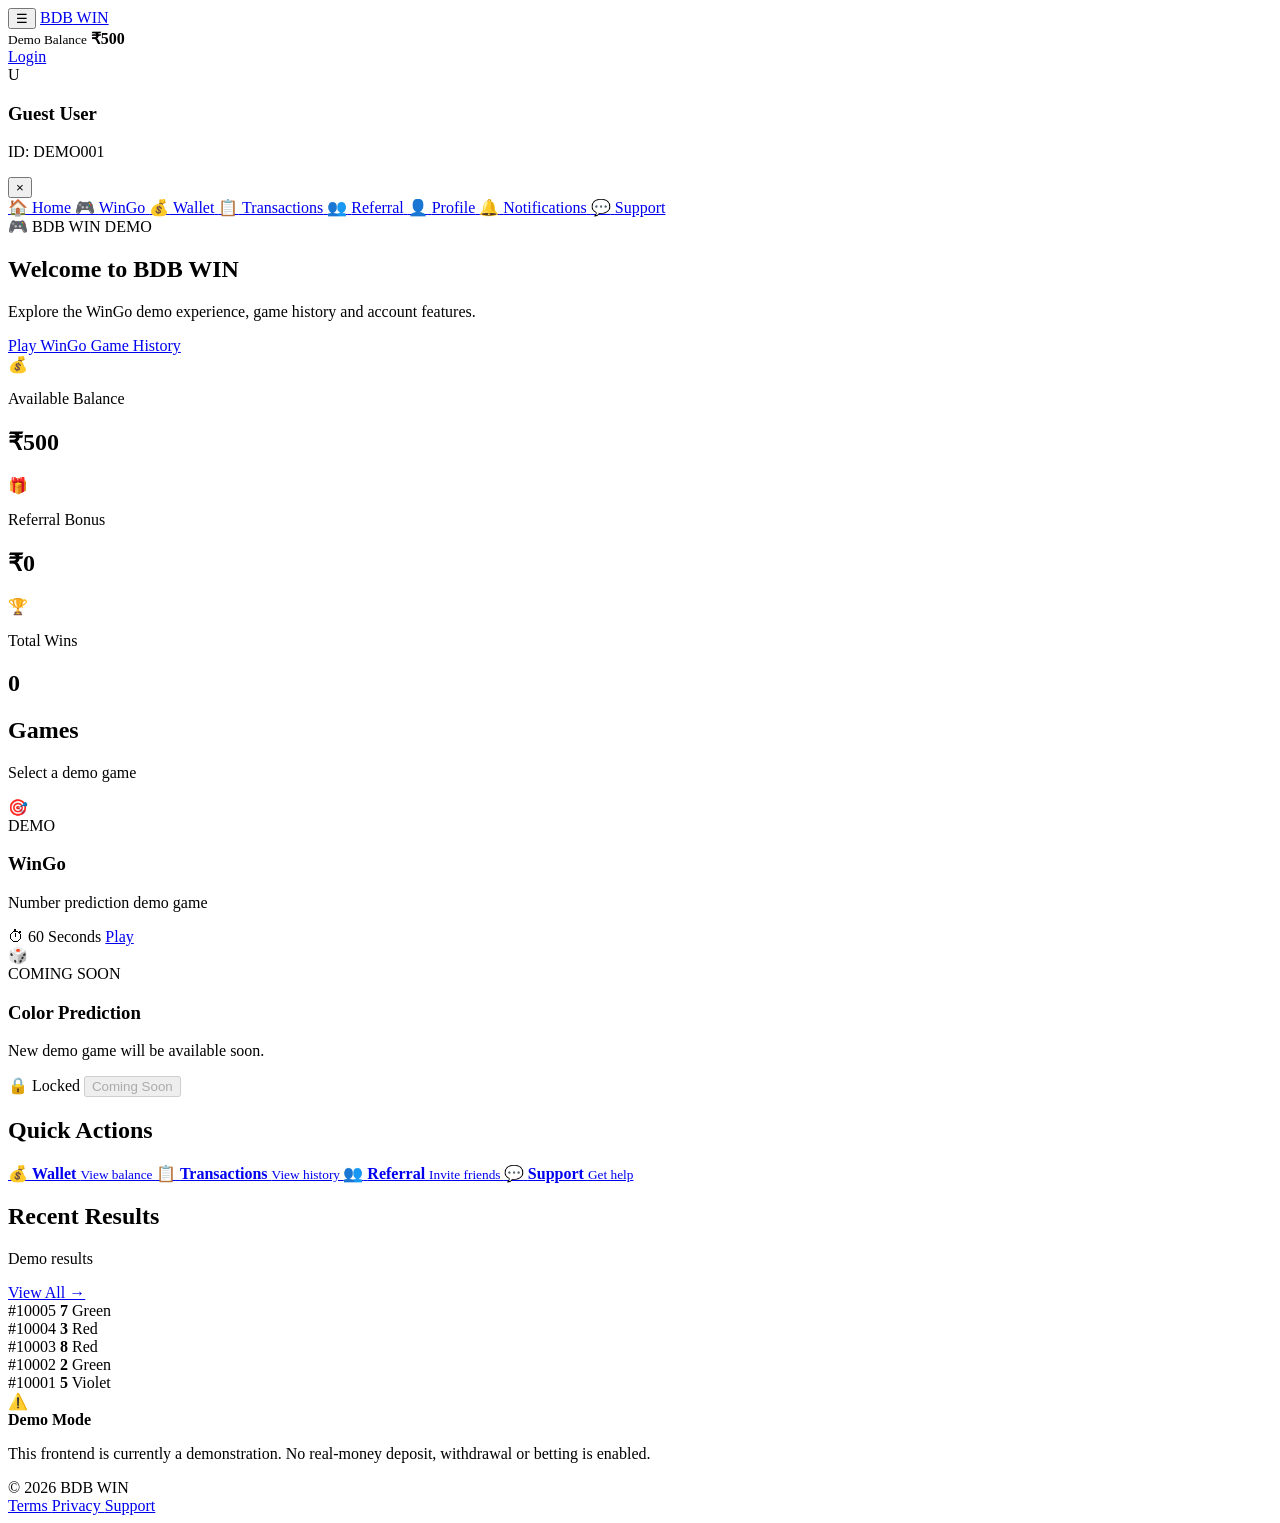
==== index.html @ 97a74b37 "Create index.html for BDB WIN game dashboard This HTML file serves as the main layout for the BDB WI" ====
<!DOCTYPE html>
<html lang="en">
<head>
    <meta charset="UTF-8">
    <meta name="viewport" content="width=device-width, initial-scale=1.0">

    <title>BDB WIN - Game Dashboard</title>

    <link rel="stylesheet" href="css/style.css">
    <link rel="stylesheet" href="css/responsive.css">
</head>

<body>

<!-- HEADER -->
<header class="header">

    <div class="header-left">

        <button class="menu-btn"
                onclick="toggleSidebar()"
                aria-label="Open menu">
            ☰
        </button>

        <a href="index.html" class="logo">
            <span>BDB</span> WIN
        </a>

    </div>

    <div class="header-right">

        <div class="balance">
            <small>Demo Balance</small>
            <strong>₹<span id="balance">500</span></strong>
        </div>

        <a href="login.html" class="login-btn">
            Login
        </a>

    </div>

</header>


<!-- SIDEBAR -->
<aside class="sidebar" id="sidebar">

    <div class="profile-box">

        <div class="avatar">
            U
        </div>

        <div class="profile-info">
            <h3>Guest User</h3>
            <p>ID: DEMO001</p>
        </div>

        <button class="close-sidebar"
                onclick="toggleSidebar()">
            ×
        </button>

    </div>


    <nav class="side-nav">

        <a href="index.html" class="active">
            <span>🏠</span>
            <span>Home</span>
        </a>

        <a href="pages/game-wingo.html">
            <span>🎮</span>
            <span>WinGo</span>
        </a>

        <a href="pages/wallet.html">
            <span>💰</span>
            <span>Wallet</span>
        </a>

        <a href="pages/transaction.html">
            <span>📋</span>
            <span>Transactions</span>
        </a>

        <a href="pages/referral.html">
            <span>👥</span>
            <span>Referral</span>
        </a>

        <a href="pages/profile.html">
            <span>👤</span>
            <span>Profile</span>
        </a>

        <a href="pages/notifications.html">
            <span>🔔</span>
            <span>Notifications</span>
        </a>

        <a href="pages/support.html">
            <span>💬</span>
            <span>Support</span>
        </a>

    </nav>

</aside>


<!-- MOBILE OVERLAY -->
<div class="sidebar-overlay"
     id="sidebarOverlay"
     onclick="toggleSidebar()">
</div>


<!-- MAIN -->
<main class="main-content">


    <!-- HERO -->
    <section class="hero">

        <div class="hero-content">

            <span class="badge">
                🎮 BDB WIN DEMO
            </span>

            <h1>
                Welcome to BDB WIN
            </h1>

            <p>
                Explore the WinGo demo experience,
                game history and account features.
            </p>

            <div class="hero-buttons">

                <a href="pages/game-wingo.html"
                   class="primary-btn">
                    Play WinGo
                </a>

                <a href="pages/game-history.html"
                   class="secondary-btn">
                    Game History
                </a>

            </div>

        </div>

    </section>


    <!-- WALLET SUMMARY -->
    <section class="wallet-cards">

        <div class="wallet-card">

            <div class="card-icon">
                💰
            </div>

            <div>
                <p>Available Balance</p>

                <h2>
                    ₹<span id="availableBalance">500</span>
                </h2>
            </div>

        </div>


        <div class="wallet-card">

            <div class="card-icon">
                🎁
            </div>

            <div>
                <p>Referral Bonus</p>

                <h2>
                    ₹0
                </h2>
            </div>

        </div>


        <div class="wallet-card">

            <div class="card-icon">
                🏆
            </div>

            <div>
                <p>Total Wins</p>

                <h2>
                    0
                </h2>
            </div>

        </div>

    </section>


    <!-- GAMES -->
    <section class="section">

        <div class="section-header">

            <div>
                <h2>Games</h2>

                <p>
                    Select a demo game
                </p>
            </div>

        </div>


        <div class="game-grid">


            <!-- WINGO -->
            <article class="game-card">

                <div class="game-banner wingo-banner">

                    <div class="game-symbol">
                        🎯
                    </div>

                    <span>
                        DEMO
                    </span>

                </div>


                <div class="game-info">

                    <h3>
                        WinGo
                    </h3>

                    <p>
                        Number prediction demo game
                    </p>


                    <div class="game-footer">

                        <span>
                            ⏱ 60 Seconds
                        </span>

                        <a href="pages/game-wingo.html"
                           class="play-btn">
                            Play
                        </a>

                    </div>

                </div>

            </article>


            <!-- COLOR GAME -->
            <article class="game-card coming-soon">

                <div class="game-banner color-banner">

                    <div class="game-symbol">
                        🎲
                    </div>

                    <span>
                        COMING SOON
                    </span>

                </div>


                <div class="game-info">

                    <h3>
                        Color Prediction
                    </h3>

                    <p>
                        New demo game will be available soon.
                    </p>


                    <div class="game-footer">

                        <span>
                            🔒 Locked
                        </span>

                        <button disabled>
                            Coming Soon
                        </button>

                    </div>

                </div>

            </article>

        </div>

    </section>


    <!-- QUICK ACTIONS -->
    <section class="section">

        <div class="section-header">
            <h2>Quick Actions</h2>
        </div>


        <div class="quick-grid">

            <a href="pages/wallet.html"
               class="quick-card">

                <span>💰</span>

                <strong>
                    Wallet
                </strong>

                <small>
                    View balance
                </small>

            </a>


            <a href="pages/transaction.html"
               class="quick-card">

                <span>📋</span>

                <strong>
                    Transactions
                </strong>

                <small>
                    View history
                </small>

            </a>


            <a href="pages/referral.html"
               class="quick-card">

                <span>👥</span>

                <strong>
                    Referral
                </strong>

                <small>
                    Invite friends
                </small>

            </a>


            <a href="pages/support.html"
               class="quick-card">

                <span>💬</span>

                <strong>
                    Support
                </strong>

                <small>
                    Get help
                </small>

            </a>

        </div>

    </section>


    <!-- RESULTS -->
    <section class="section">

        <div class="section-header">

            <div>

                <h2>
                    Recent Results
                </h2>

                <p>
                    Demo results
                </p>

            </div>

            <a href="pages/game-history.html"
               class="view-all">
                View All →
            </a>

        </div>


        <div class="results-box">

            <div class="result-row">

                <span>#10005</span>

                <strong>7</strong>

                <span class="result green">
                    Green
                </span>

            </div>


            <div class="result-row">

                <span>#10004</span>

                <strong>3</strong>

                <span class="result red">
                    Red
                </span>

            </div>


            <div class="result-row">

                <span>#10003</span>

                <strong>8</strong>

                <span class="result red">
                    Red
                </span>

            </div>


            <div class="result-row">

                <span>#10002</span>

                <strong>2</strong>

                <span class="result green">
                    Green
                </span>

            </div>


            <div class="result-row">

                <span>#10001</span>

                <strong>5</strong>

                <span class="result violet">
                    Violet
                </span>

            </div>

        </div>

    </section>


    <!-- DEMO NOTICE -->
    <section class="notice">

        <div class="notice-icon">
            ⚠️
        </div>

        <div>

            <strong>
                Demo Mode
            </strong>

            <p>
                This frontend is currently a demonstration.
                No real-money deposit, withdrawal or betting
                is enabled.
            </p>

        </div>

    </section>

</main>


<!-- FOOTER -->
<footer class="footer">

    <div>
        © 2026 BDB WIN
    </div>

    <div class="footer-links">

        <a href="pages/terms.html">
            Terms
        </a>

        <a href="pages/privacy.html">
            Privacy
        </a>

        <a href="pages/support.html">
            Support
        </a>

    </div>

</footer>


<script>

function toggleSidebar() {

    const sidebar =
        document.getElementById("sidebar");

    const overlay =
        document.getElementById("sidebarOverlay");

    sidebar.classList.toggle("show");

    overlay.classList.toggle("show");
}


/* Demo balance */
let demoBalance = 500;

function updateBalance() {

    const balance =
        document.getElementById("balance");

    const availableBalance =
        document.getElementById("availableBalance");

    balance.textContent = demoBalance;

    availableBalance.textContent =
        demoBalance;
}

updateBalance();


/* Close sidebar after clicking link on mobile */
document.querySelectorAll(".side-nav a")
.forEach(function(link) {

    link.addEventListener("click", function() {

        document
        .getElementById("sidebar")
        .classList.remove("show");

        document
        .getElementById("sidebarOverlay")
        .classList.remove("show");

    });

});

</script>

</body>
  </html>
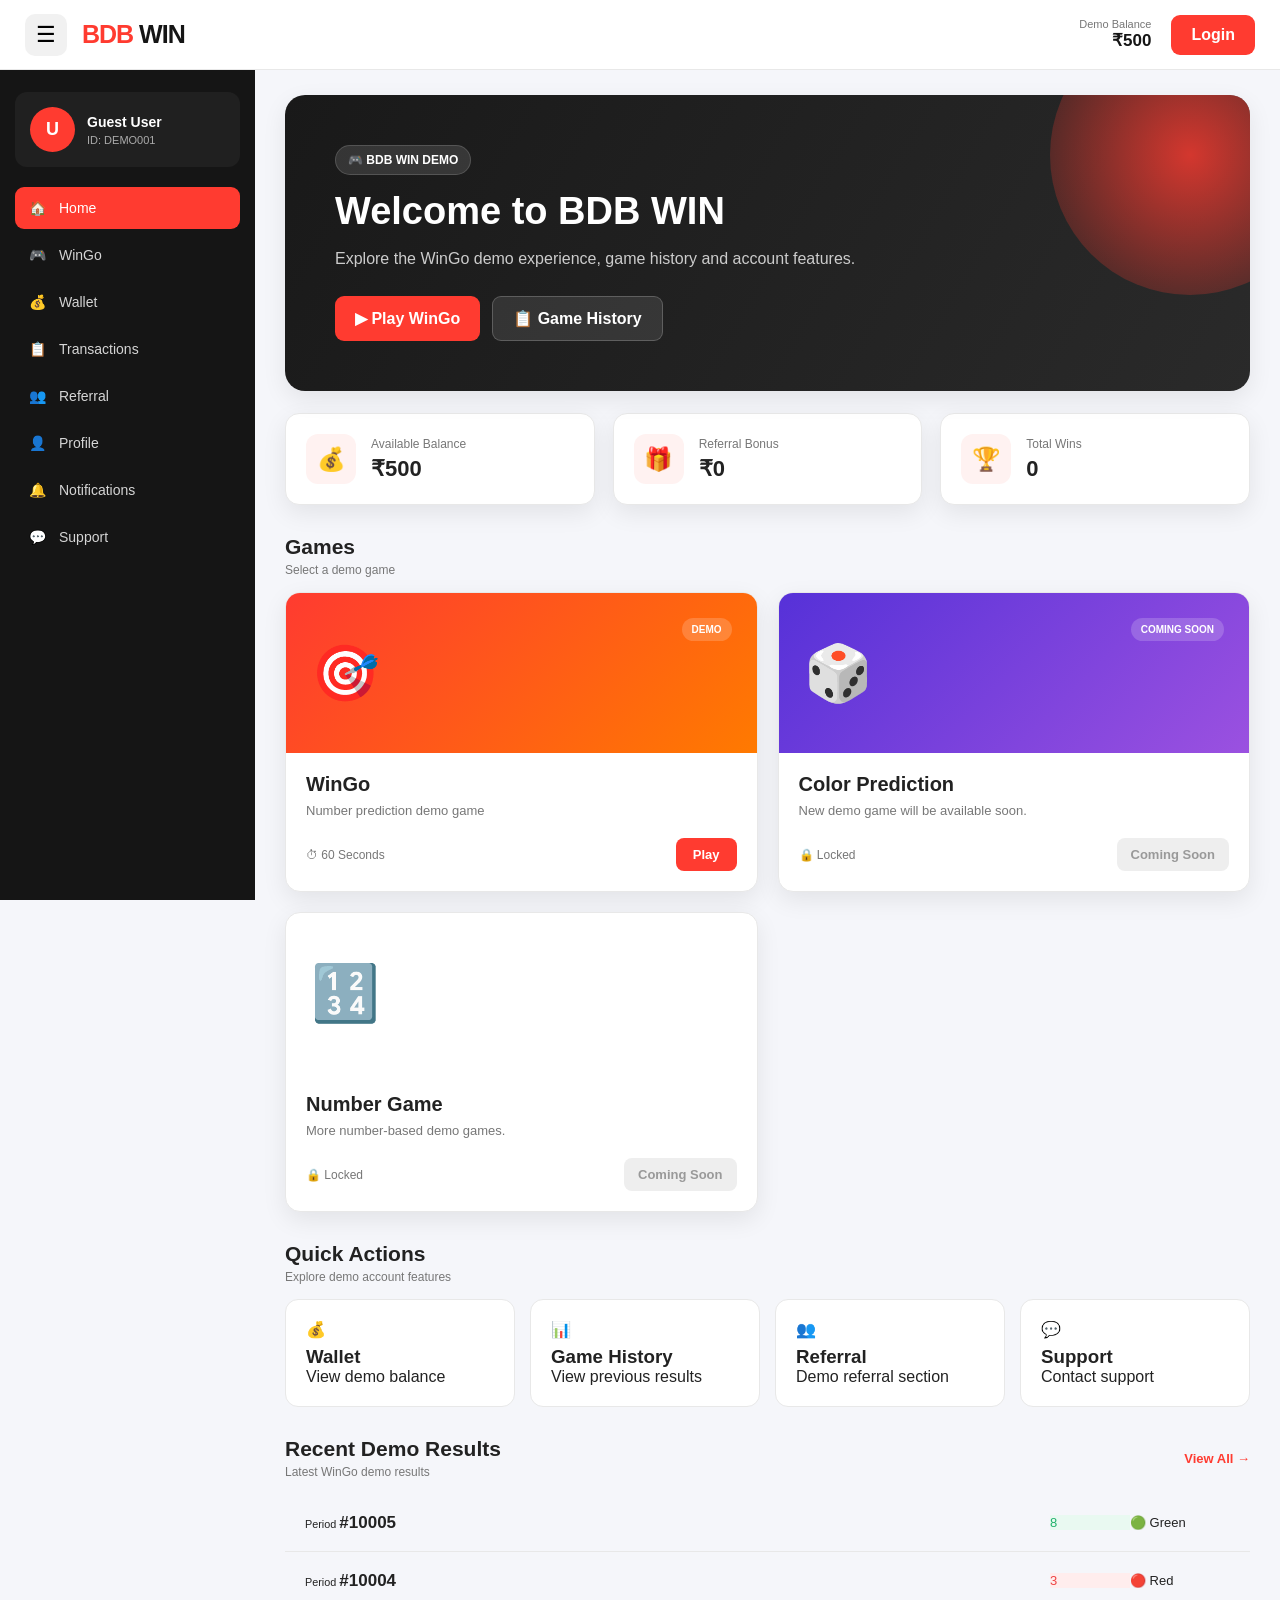
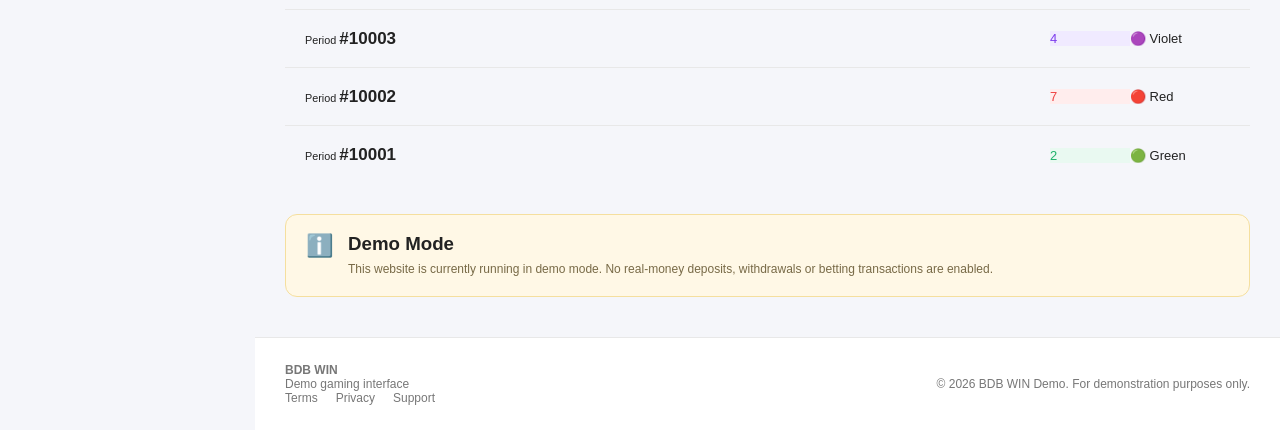
==== commit 997261d5: "Refactor index.html for clarity and consistency Refactor HTML structure for improved readability and" ====
--- a/index.html
+++ b/index.html
@@ -12,14 +12,17 @@
 
 <body>
 
-<!-- HEADER -->
+<!-- =========================
+     HEADER
+========================= -->
 <header class="header">
 
     <div class="header-left">
 
-        <button class="menu-btn"
-                onclick="toggleSidebar()"
-                aria-label="Open menu">
+        <button
+            class="menu-btn"
+            onclick="toggleSidebar()"
+            aria-label="Open menu">
             ☰
         </button>
 
@@ -29,12 +32,19 @@
 
     </div>
 
+
     <div class="header-right">
 
         <div class="balance">
+
             <small>Demo Balance</small>
-            <strong>₹<span id="balance">500</span></strong>
-        </div>
+
+            <strong>
+                ₹<span id="balance">500</span>
+            </strong>
+
+        </div>
+
 
         <a href="login.html" class="login-btn">
             Login
@@ -45,7 +55,9 @@
 </header>
 
 
-<!-- SIDEBAR -->
+<!-- =========================
+     SIDEBAR
+========================= -->
 <aside class="sidebar" id="sidebar">
 
     <div class="profile-box">
@@ -54,14 +66,27 @@
             U
         </div>
 
+
         <div class="profile-info">
-            <h3>Guest User</h3>
-            <p>ID: DEMO001</p>
-        </div>
-
-        <button class="close-sidebar"
-                onclick="toggleSidebar()">
+
+            <h3>
+                Guest User
+            </h3>
+
+            <p>
+                ID: DEMO001
+            </p>
+
+        </div>
+
+
+        <button
+            class="close-sidebar"
+            onclick="toggleSidebar()"
+            aria-label="Close menu">
+
             ×
+
         </button>
 
     </div>
@@ -69,44 +94,69 @@
 
     <nav class="side-nav">
 
-        <a href="index.html" class="active">
+        <a
+            href="index.html"
+            class="active">
+
             <span>🏠</span>
             <span>Home</span>
+
         </a>
 
+
         <a href="pages/game-wingo.html">
+
             <span>🎮</span>
             <span>WinGo</span>
+
         </a>
 
+
         <a href="pages/wallet.html">
+
             <span>💰</span>
             <span>Wallet</span>
+
         </a>
 
+
         <a href="pages/transaction.html">
+
             <span>📋</span>
             <span>Transactions</span>
+
         </a>
 
+
         <a href="pages/referral.html">
+
             <span>👥</span>
             <span>Referral</span>
+
         </a>
 
+
         <a href="pages/profile.html">
+
             <span>👤</span>
             <span>Profile</span>
+
         </a>
 
+
         <a href="pages/notifications.html">
+
             <span>🔔</span>
             <span>Notifications</span>
+
         </a>
 
+
         <a href="pages/support.html">
+
             <span>💬</span>
             <span>Support</span>
+
         </a>
 
     </nav>
@@ -114,47 +164,67 @@
 </aside>
 
 
-<!-- MOBILE OVERLAY -->
-<div class="sidebar-overlay"
-     id="sidebarOverlay"
-     onclick="toggleSidebar()">
+<!-- =========================
+     MOBILE OVERLAY
+========================= -->
+<div
+    class="sidebar-overlay"
+    id="sidebarOverlay"
+    onclick="toggleSidebar()">
 </div>
 
 
-<!-- MAIN -->
+<!-- =========================
+     MAIN CONTENT
+========================= -->
 <main class="main-content">
 
 
-    <!-- HERO -->
+    <!-- =====================
+         HERO
+    ====================== -->
     <section class="hero">
 
         <div class="hero-content">
+
 
             <span class="badge">
                 🎮 BDB WIN DEMO
             </span>
 
+
             <h1>
                 Welcome to BDB WIN
             </h1>
+
 
             <p>
                 Explore the WinGo demo experience,
                 game history and account features.
             </p>
 
+
             <div class="hero-buttons">
 
-                <a href="pages/game-wingo.html"
-                   class="primary-btn">
-                    Play WinGo
+
+                <a
+                    href="pages/game-wingo.html"
+                    class="primary-btn">
+
+                    ▶ Play WinGo
+
                 </a>
 
-                <a href="pages/game-history.html"
-                   class="secondary-btn">
-                    Game History
+
+                <a
+                    href="pages/game-history.html"
+                    class="secondary-btn">
+
+                    📋 Game History
+
                 </a>
 
+
             </div>
 
         </div>
@@ -162,55 +232,82 @@
     </section>
 
 
-    <!-- WALLET SUMMARY -->
+
+    <!-- =====================
+         WALLET SUMMARY
+    ====================== -->
     <section class="wallet-cards">
 
+
+        <!-- BALANCE -->
         <div class="wallet-card">
 
             <div class="card-icon">
                 💰
             </div>
 
+
             <div>
-                <p>Available Balance</p>
+
+                <p>
+                    Available Balance
+                </p>
+
 
                 <h2>
                     ₹<span id="availableBalance">500</span>
                 </h2>
-            </div>
-
-        </div>
-
-
+
+            </div>
+
+        </div>
+
+
+
+        <!-- REFERRAL -->
         <div class="wallet-card">
 
             <div class="card-icon">
                 🎁
             </div>
 
+
             <div>
-                <p>Referral Bonus</p>
+
+                <p>
+                    Referral Bonus
+                </p>
+
 
                 <h2>
                     ₹0
                 </h2>
-            </div>
-
-        </div>
-
-
+
+            </div>
+
+        </div>
+
+
+
+        <!-- WINS -->
         <div class="wallet-card">
 
             <div class="card-icon">
                 🏆
             </div>
 
+
             <div>
-                <p>Total Wins</p>
-
-                <h2>
+
+                <p>
+                    Total Wins
+                </p>
+
+
+                <h2 id="totalWins">
                     0
                 </h2>
+
             </div>
 
         </div>
@@ -218,345 +315,700 @@
     </section>
 
 
-    <!-- GAMES -->
+
+    <!-- =====================
+         GAMES
+    ====================== -->
     <section class="section">
 
+
         <div class="section-header">
 
             <div>
-                <h2>Games</h2>
+
+                <h2>
+                    Games
+                </h2>
+
 
                 <p>
                     Select a demo game
                 </p>
-            </div>
-
-        </div>
+
+            </div>
+
+        </div>
+
 
 
         <div class="game-grid">
 
 
-            <!-- WINGO -->
+            <!-- =================
+                 WINGO
+            ================== -->
             <article class="game-card">
 
+
                 <div class="game-banner wingo-banner">
+
 
                     <div class="game-symbol">
                         🎯
                     </div>
 
+
                     <span>
                         DEMO
                     </span>
 
-                </div>
+
+                </div>
+
 
 
                 <div class="game-info">
+
 
                     <h3>
                         WinGo
                     </h3>
 
+
                     <p>
                         Number prediction demo game
                     </p>
 
 
+
                     <div class="game-footer">
+
 
                         <span>
                             ⏱ 60 Seconds
                         </span>
 
-                        <a href="pages/game-wingo.html"
-                           class="play-btn">
+
+                        <a
+                            href="pages/game-wingo.html"
+                            class="play-btn">
+
                             Play
+
                         </a>
 
+
                     </div>
 
-                </div>
+
+                </div>
+
 
             </article>
 
 
-            <!-- COLOR GAME -->
+
+            <!-- =================
+                 COLOR GAME
+            ================== -->
             <article class="game-card coming-soon">
 
+
                 <div class="game-banner color-banner">
+
 
                     <div class="game-symbol">
                         🎲
                     </div>
 
+
                     <span>
                         COMING SOON
                     </span>
 
-                </div>
+
+                </div>
+
 
 
                 <div class="game-info">
+
 
                     <h3>
                         Color Prediction
                     </h3>
 
+
                     <p>
                         New demo game will be available soon.
                     </p>
 
 
+
                     <div class="game-footer">
+
 
                         <span>
                             🔒 Locked
                         </span>
 
-                        <button disabled>
+
+                        <button
+                            class="play-btn"
+                            disabled>
+
                             Coming Soon
+
                         </button>
 
+
                     </div>
 
-                </div>
+
+                </div>
+
 
             </article>
 
+
+
+            <!-- =================
+                 NUMBER GAME
+            ================== -->
+            <article class="game-card coming-soon">
+
+
+                <div class="game-banner number-banner">
+
+
+                    <div class="game-symbol">
+                        🔢
+                    </div>
+
+
+                    <span>
+                        COMING SOON
+                    </span>
+
+
+                </div>
+
+
+
+                <div class="game-info">
+
+
+                    <h3>
+                        Number Game
+                    </h3>
+
+
+                    <p>
+                        More number-based demo games.
+                    </p>
+
+
+
+                    <div class="game-footer">
+
+
+                        <span>
+                            🔒 Locked
+                        </span>
+
+
+                        <button
+                            class="play-btn"
+                            disabled>
+
+                            Coming Soon
+
+                        </button>
+
+
+                    </div>
+
+
+                </div>
+
+
+            </article>
+
+
+
         </div>
 
     </section>
 
 
-    <!-- QUICK ACTIONS -->
+
+    <!-- =====================
+         QUICK ACTIONS
+    ====================== -->
     <section class="section">
 
+
         <div class="section-header">
-            <h2>Quick Actions</h2>
-        </div>
+
+            <div>
+
+                <h2>
+                    Quick Actions
+                </h2>
+
+
+                <p>
+                    Explore demo account features
+                </p>
+
+            </div>
+
+        </div>
+
 
 
         <div class="quick-grid">
 
-            <a href="pages/wallet.html"
-               class="quick-card">
-
-                <span>💰</span>
-
-                <strong>
-                    Wallet
-                </strong>
-
-                <small>
-                    View balance
-                </small>
+
+            <a
+                href="pages/wallet.html"
+                class="quick-card">
+
+                <div class="quick-icon">
+                    💰
+                </div>
+
+                <div>
+
+                    <h3>
+                        Wallet
+                    </h3>
+
+                    <p>
+                        View demo balance
+                    </p>
+
+                </div>
 
             </a>
 
 
-            <a href="pages/transaction.html"
-               class="quick-card">
-
-                <span>📋</span>
-
-                <strong>
-                    Transactions
-                </strong>
-
-                <small>
-                    View history
-                </small>
+
+            <a
+                href="pages/game-history.html"
+                class="quick-card">
+
+                <div class="quick-icon">
+                    📊
+                </div>
+
+                <div>
+
+                    <h3>
+                        Game History
+                    </h3>
+
+                    <p>
+                        View previous results
+                    </p>
+
+                </div>
 
             </a>
 
 
-            <a href="pages/referral.html"
-               class="quick-card">
-
-                <span>👥</span>
-
-                <strong>
-                    Referral
-                </strong>
-
-                <small>
-                    Invite friends
-                </small>
+
+            <a
+                href="pages/referral.html"
+                class="quick-card">
+
+                <div class="quick-icon">
+                    👥
+                </div>
+
+                <div>
+
+                    <h3>
+                        Referral
+                    </h3>
+
+                    <p>
+                        Demo referral section
+                    </p>
+
+                </div>
 
             </a>
 
 
-            <a href="pages/support.html"
-               class="quick-card">
-
-                <span>💬</span>
-
-                <strong>
-                    Support
-                </strong>
-
-                <small>
-                    Get help
-                </small>
+
+            <a
+                href="pages/support.html"
+                class="quick-card">
+
+                <div class="quick-icon">
+                    💬
+                </div>
+
+                <div>
+
+                    <h3>
+                        Support
+                    </h3>
+
+                    <p>
+                        Contact support
+                    </p>
+
+                </div>
 
             </a>
 
+
         </div>
 
     </section>
 
 
-    <!-- RESULTS -->
+
+    <!-- =====================
+         RECENT RESULTS
+    ====================== -->
     <section class="section">
 
+
         <div class="section-header">
 
             <div>
 
                 <h2>
-                    Recent Results
+                    Recent Demo Results
                 </h2>
 
+
                 <p>
-                    Demo results
+                    Latest WinGo demo results
                 </p>
 
             </div>
 
-            <a href="pages/game-history.html"
-               class="view-all">
+
+            <a
+                href="pages/game-history.html"
+                class="view-all">
+
                 View All →
+
             </a>
 
         </div>
 
 
-        <div class="results-box">
+
+        <div class="results-card">
+
 
             <div class="result-row">
 
-                <span>#10005</span>
-
-                <strong>7</strong>
-
-                <span class="result green">
-                    Green
-                </span>
-
-            </div>
+                <div>
+
+                    <small>
+                        Period
+                    </small>
+
+                    <strong>
+                        #10005
+                    </strong>
+
+                </div>
+
+
+                <div class="result-number green">
+                    8
+                </div>
+
+
+                <div class="result-color">
+                    🟢 Green
+                </div>
+
+            </div>
+
 
 
             <div class="result-row">
 
-                <span>#10004</span>
-
-                <strong>3</strong>
-
-                <span class="result red">
-                    Red
-                </span>
-
-            </div>
+                <div>
+
+                    <small>
+                        Period
+                    </small>
+
+                    <strong>
+                        #10004
+                    </strong>
+
+                </div>
+
+
+                <div class="result-number red">
+                    3
+                </div>
+
+
+                <div class="result-color">
+                    🔴 Red
+                </div>
+
+            </div>
+
 
 
             <div class="result-row">
 
-                <span>#10003</span>
-
-                <strong>8</strong>
-
-                <span class="result red">
-                    Red
-                </span>
-
-            </div>
+                <div>
+
+                    <small>
+                        Period
+                    </small>
+
+                    <strong>
+                        #10003
+                    </strong>
+
+                </div>
+
+
+                <div class="result-number violet">
+                    4
+                </div>
+
+
+                <div class="result-color">
+                    🟣 Violet
+                </div>
+
+            </div>
+
 
 
             <div class="result-row">
 
-                <span>#10002</span>
-
-                <strong>2</strong>
-
-                <span class="result green">
-                    Green
-                </span>
-
-            </div>
+                <div>
+
+                    <small>
+                        Period
+                    </small>
+
+                    <strong>
+                        #10002
+                    </strong>
+
+                </div>
+
+
+                <div class="result-number red">
+                    7
+                </div>
+
+
+                <div class="result-color">
+                    🔴 Red
+                </div>
+
+            </div>
+
 
 
             <div class="result-row">
 
-                <span>#10001</span>
-
-                <strong>5</strong>
-
-                <span class="result violet">
-                    Violet
-                </span>
-
-            </div>
+                <div>
+
+                    <small>
+                        Period
+                    </small>
+
+                    <strong>
+                        #10001
+                    </strong>
+
+                </div>
+
+
+                <div class="result-number green">
+                    2
+                </div>
+
+
+                <div class="result-color">
+                    🟢 Green
+                </div>
+
+            </div>
+
 
         </div>
 
     </section>
 
 
-    <!-- DEMO NOTICE -->
+
+    <!-- =====================
+         DEMO NOTICE
+    ====================== -->
     <section class="notice">
 
+
         <div class="notice-icon">
-            ⚠️
-        </div>
+            ℹ️
+        </div>
+
 
         <div>
 
+            <h3>
+                Demo Mode
+            </h3>
+
+
+            <p>
+                This website is currently running in demo mode.
+                No real-money deposits, withdrawals or betting
+                transactions are enabled.
+            </p>
+
+        </div>
+
+    </section>
+
+
+</main>
+
+
+
+<!-- =========================
+     FOOTER
+========================= -->
+<footer class="footer">
+
+
+    <div class="footer-content">
+
+
+        <div>
+
             <strong>
-                Demo Mode
+                BDB WIN
             </strong>
 
             <p>
-                This frontend is currently a demonstration.
-                No real-money deposit, withdrawal or betting
-                is enabled.
+                Demo gaming interface
             </p>
 
         </div>
 
-    </section>
-
-</main>
-
-
-<!-- FOOTER -->
-<footer class="footer">
-
-    <div>
-        © 2026 BDB WIN
+
+        <div class="footer-links">
+
+            <a href="pages/terms.html">
+                Terms
+            </a>
+
+            <a href="pages/privacy.html">
+                Privacy
+            </a>
+
+            <a href="pages/support.html">
+                Support
+            </a>
+
+        </div>
+
+
     </div>
 
-    <div class="footer-links">
-
-        <a href="pages/terms.html">
-            Terms
-        </a>
-
-        <a href="pages/privacy.html">
-            Privacy
-        </a>
-
-        <a href="pages/support.html">
-            Support
-        </a>
+
+    <div class="footer-bottom">
+
+        © 2026 BDB WIN Demo.
+        For demonstration purposes only.
 
     </div>
 
+
 </footer>
 
 
+
+<!-- =========================
+     JAVASCRIPT
+========================= -->
 <script>
+
+
+/* =========================
+   DEMO BALANCE
+========================= */
+
+let demoBalance = 500;
+
+let totalWins = 0;
+
+
+/* =========================
+   UPDATE BALANCE
+========================= */
+
+function updateBalance() {
+
+    const balanceElement =
+        document.getElementById("balance");
+
+    const availableBalanceElement =
+        document.getElementById("availableBalance");
+
+
+    if (balanceElement) {
+
+        balanceElement.textContent =
+            demoBalance.toFixed(0);
+
+    }
+
+
+    if (availableBalanceElement) {
+
+        availableBalanceElement.textContent =
+            demoBalance.toFixed(0);
+
+    }
+
+}
+
+
+/* =========================
+   UPDATE TOTAL WINS
+========================= */
+
+function updateWins() {
+
+    const winsElement =
+        document.getElementById("totalWins");
+
+
+    if (winsElement) {
+
+        winsElement.textContent =
+            totalWins;
+
+    }
+
+}
+
+
+/* =========================
+   SIDEBAR
+========================= */
 
 function toggleSidebar() {
 
@@ -566,51 +1018,96 @@
     const overlay =
         document.getElementById("sidebarOverlay");
 
+
+    if (!sidebar) {
+        return;
+    }
+
+
     sidebar.classList.toggle("show");
 
-    overlay.classList.toggle("show");
+
+    if (overlay) {
+
+        overlay.classList.toggle("show");
+
+    }
+
 }
 
 
-/* Demo balance */
-let demoBalance = 500;
-
-function updateBalance() {
-
-    const balance =
-        document.getElementById("balance");
-
-    const availableBalance =
-        document.getElementById("availableBalance");
-
-    balance.textContent = demoBalance;
-
-    availableBalance.textContent =
-        demoBalance;
-}
+/* =========================
+   CLOSE SIDEBAR
+   WHEN LINK IS CLICKED
+========================= */
+
+document.querySelectorAll(".side-nav a")
+    .forEach(function(link) {
+
+        link.addEventListener("click", function() {
+
+            const sidebar =
+                document.getElementById("sidebar");
+
+            const overlay =
+                document.getElementById("sidebarOverlay");
+
+
+            if (window.innerWidth <= 900) {
+
+                if (sidebar) {
+                    sidebar.classList.remove("show");
+                }
+
+                if (overlay) {
+                    overlay.classList.remove("show");
+                }
+
+            }
+
+        });
+
+    });
+
+
+/* =========================
+   ESC KEY
+========================= */
+
+document.addEventListener("keydown", function(event) {
+
+    if (event.key === "Escape") {
+
+        const sidebar =
+            document.getElementById("sidebar");
+
+        const overlay =
+            document.getElementById("sidebarOverlay");
+
+
+        if (sidebar) {
+            sidebar.classList.remove("show");
+        }
+
+
+        if (overlay) {
+            overlay.classList.remove("show");
+        }
+
+    }
+
+});
+
+
+/* =========================
+   INITIALIZE
+========================= */
 
 updateBalance();
-
-
-/* Close sidebar after clicking link on mobile */
-document.querySelectorAll(".side-nav a")
-.forEach(function(link) {
-
-    link.addEventListener("click", function() {
-
-        document
-        .getElementById("sidebar")
-        .classList.remove("show");
-
-        document
-        .getElementById("sidebarOverlay")
-        .classList.remove("show");
-
-    });
-
-});
+updateWins();
+
 
 </script>
 
 </body>
-  </html>
+</html>
--- a/css/style.css
+++ b/css/style.css
@@ -0,0 +1,899 @@
+* {
+    margin: 0;
+    padding: 0;
+    box-sizing: border-box;
+}
+
+:root {
+    --primary: #ff3b30;
+    --primary-dark: #d92d26;
+    --secondary: #ff8a00;
+    --dark: #151515;
+    --dark-2: #202020;
+    --card: #ffffff;
+    --background: #f5f6fa;
+    --text: #222222;
+    --muted: #777777;
+    --border: #e8e8e8;
+    --green: #20b26b;
+    --red: #ef4444;
+    --violet: #7c3aed;
+    --shadow: 0 8px 25px rgba(0,0,0,0.08);
+}
+
+html {
+    scroll-behavior: smooth;
+}
+
+body {
+    font-family:
+        Arial,
+        Helvetica,
+        sans-serif;
+
+    background: var(--background);
+    color: var(--text);
+    min-height: 100vh;
+}
+
+
+/* ================= HEADER ================= */
+
+.header {
+    position: fixed;
+    top: 0;
+    left: 0;
+    right: 0;
+
+    height: 70px;
+
+    background: #ffffff;
+
+    display: flex;
+    align-items: center;
+    justify-content: space-between;
+
+    padding: 0 25px;
+
+    border-bottom: 1px solid var(--border);
+
+    z-index: 1000;
+}
+
+.header-left,
+.header-right {
+    display: flex;
+    align-items: center;
+}
+
+.header-left {
+    gap: 15px;
+}
+
+.header-right {
+    gap: 20px;
+}
+
+
+/* MENU */
+
+.menu-btn {
+    width: 42px;
+    height: 42px;
+
+    border: none;
+    border-radius: 10px;
+
+    background: #f1f1f1;
+
+    font-size: 22px;
+
+    cursor: pointer;
+
+    transition: 0.2s;
+}
+
+.menu-btn:hover {
+    background: #e5e5e5;
+}
+
+
+/* LOGO */
+
+.logo {
+    text-decoration: none;
+
+    font-size: 25px;
+    font-weight: 900;
+
+    letter-spacing: -1px;
+
+    color: var(--dark);
+}
+
+.logo span {
+    color: var(--primary);
+}
+
+
+/* BALANCE */
+
+.balance {
+    display: flex;
+    flex-direction: column;
+
+    align-items: flex-end;
+
+    line-height: 1.2;
+}
+
+.balance small {
+    font-size: 11px;
+    color: var(--muted);
+}
+
+.balance strong {
+    font-size: 17px;
+    color: var(--dark);
+}
+
+
+/* LOGIN */
+
+.login-btn {
+    text-decoration: none;
+
+    background: var(--primary);
+    color: white;
+
+    padding: 11px 20px;
+
+    border-radius: 9px;
+
+    font-weight: 700;
+
+    transition: 0.2s;
+}
+
+.login-btn:hover {
+    background: var(--primary-dark);
+}
+
+
+/* ================= SIDEBAR ================= */
+
+.sidebar {
+    position: fixed;
+
+    left: 0;
+    top: 70px;
+    bottom: 0;
+
+    width: 255px;
+
+    background: var(--dark);
+
+    padding: 22px 15px;
+
+    z-index: 900;
+
+    overflow-y: auto;
+
+    transition: 0.3s;
+}
+
+
+/* PROFILE */
+
+.profile-box {
+    position: relative;
+
+    display: flex;
+    align-items: center;
+
+    gap: 12px;
+
+    padding: 15px;
+
+    margin-bottom: 20px;
+
+    background: var(--dark-2);
+
+    border-radius: 12px;
+
+    color: white;
+}
+
+.avatar {
+    width: 45px;
+    height: 45px;
+
+    border-radius: 50%;
+
+    background: var(--primary);
+
+    display: flex;
+    align-items: center;
+    justify-content: center;
+
+    font-weight: 800;
+    font-size: 18px;
+}
+
+.profile-info h3 {
+    font-size: 14px;
+}
+
+.profile-info p {
+    font-size: 11px;
+    color: #aaa;
+
+    margin-top: 4px;
+}
+
+
+/* CLOSE SIDEBAR */
+
+.close-sidebar {
+    display: none;
+
+    position: absolute;
+
+    right: 10px;
+    top: 10px;
+
+    background: transparent;
+    border: none;
+
+    color: white;
+
+    font-size: 24px;
+
+    cursor: pointer;
+}
+
+
+/* NAV */
+
+.side-nav {
+    display: flex;
+    flex-direction: column;
+
+    gap: 5px;
+}
+
+.side-nav a {
+    display: flex;
+    align-items: center;
+
+    gap: 13px;
+
+    padding: 13px 14px;
+
+    color: #d5d5d5;
+
+    text-decoration: none;
+
+    border-radius: 9px;
+
+    font-size: 14px;
+
+    transition: 0.2s;
+}
+
+.side-nav a:hover {
+    background: #2d2d2d;
+    color: white;
+}
+
+.side-nav a.active {
+    background: var(--primary);
+    color: white;
+}
+
+
+/* OVERLAY */
+
+.sidebar-overlay {
+    display: none;
+}
+
+
+/* ================= MAIN ================= */
+
+.main-content {
+    margin-left: 255px;
+
+    padding: 95px 30px 40px;
+
+    min-height: calc(100vh - 70px);
+}
+
+
+/* ================= HERO ================= */
+
+.hero {
+    position: relative;
+
+    overflow: hidden;
+
+    min-height: 290px;
+
+    border-radius: 20px;
+
+    padding: 50px;
+
+    display: flex;
+    align-items: center;
+
+    background:
+        linear-gradient(
+            120deg,
+            #191919,
+            #2a2a2a
+        );
+
+    box-shadow: var(--shadow);
+
+    color: white;
+}
+
+.hero::after {
+    content: "";
+
+    position: absolute;
+
+    width: 280px;
+    height: 280px;
+
+    right: -80px;
+    top: -80px;
+
+    border-radius: 50%;
+
+    background:
+        radial-gradient(
+            circle,
+            rgba(255,59,48,0.8),
+            rgba(255,59,48,0)
+        );
+}
+
+.hero-content {
+    position: relative;
+    z-index: 2;
+
+    max-width: 650px;
+}
+
+.badge {
+    display: inline-block;
+
+    padding: 7px 12px;
+
+    border-radius: 30px;
+
+    background: rgba(255,255,255,0.12);
+
+    border: 1px solid rgba(255,255,255,0.15);
+
+    font-size: 12px;
+    font-weight: 700;
+}
+
+.hero h1 {
+    margin-top: 15px;
+
+    font-size: 38px;
+
+    line-height: 1.15;
+}
+
+.hero p {
+    margin-top: 12px;
+
+    max-width: 550px;
+
+    color: #cccccc;
+
+    line-height: 1.6;
+}
+
+.hero-buttons {
+    display: flex;
+
+    gap: 12px;
+
+    margin-top: 25px;
+}
+
+
+/* BUTTONS */
+
+.primary-btn,
+.secondary-btn {
+    display: inline-flex;
+
+    align-items: center;
+    justify-content: center;
+
+    min-height: 45px;
+
+    padding: 0 20px;
+
+    border-radius: 9px;
+
+    text-decoration: none;
+
+    font-weight: 700;
+
+    transition: 0.2s;
+}
+
+.primary-btn {
+    background: var(--primary);
+    color: white;
+}
+
+.primary-btn:hover {
+    background: var(--primary-dark);
+}
+
+.secondary-btn {
+    background: rgba(255,255,255,0.1);
+
+    border: 1px solid rgba(255,255,255,0.2);
+
+    color: white;
+}
+
+.secondary-btn:hover {
+    background: rgba(255,255,255,0.18);
+}
+
+
+/* ================= WALLET ================= */
+
+.wallet-cards {
+    display: grid;
+
+    grid-template-columns:
+        repeat(3, 1fr);
+
+    gap: 18px;
+
+    margin-top: 22px;
+}
+
+.wallet-card {
+    background: var(--card);
+
+    border: 1px solid var(--border);
+
+    border-radius: 14px;
+
+    padding: 20px;
+
+    display: flex;
+    align-items: center;
+
+    gap: 15px;
+
+    box-shadow: var(--shadow);
+}
+
+.card-icon {
+    width: 50px;
+    height: 50px;
+
+    display: flex;
+    align-items: center;
+    justify-content: center;
+
+    border-radius: 12px;
+
+    background: #fff2f1;
+
+    font-size: 23px;
+}
+
+.wallet-card p {
+    color: var(--muted);
+
+    font-size: 12px;
+
+    margin-bottom: 5px;
+}
+
+.wallet-card h2 {
+    font-size: 22px;
+}
+
+
+/* ================= SECTION ================= */
+
+.section {
+    margin-top: 30px;
+}
+
+.section-header {
+    display: flex;
+
+    align-items: center;
+    justify-content: space-between;
+
+    margin-bottom: 15px;
+}
+
+.section-header h2 {
+    font-size: 21px;
+}
+
+.section-header p {
+    margin-top: 4px;
+
+    font-size: 12px;
+
+    color: var(--muted);
+}
+
+.view-all {
+    color: var(--primary);
+
+    text-decoration: none;
+
+    font-size: 13px;
+
+    font-weight: 700;
+}
+
+
+/* ================= GAME GRID ================= */
+
+.game-grid {
+    display: grid;
+
+    grid-template-columns:
+        repeat(2, 1fr);
+
+    gap: 20px;
+}
+
+.game-card {
+    overflow: hidden;
+
+    background: white;
+
+    border-radius: 15px;
+
+    border: 1px solid var(--border);
+
+    box-shadow: var(--shadow);
+}
+
+.game-banner {
+    min-height: 160px;
+
+    display: flex;
+
+    align-items: center;
+    justify-content: space-between;
+
+    padding: 25px;
+
+    color: white;
+}
+
+.wingo-banner {
+    background:
+        linear-gradient(
+            135deg,
+            #ff3b30,
+            #ff7a00
+        );
+}
+
+.color-banner {
+    background:
+        linear-gradient(
+            135deg,
+            #5631d8,
+            #9b51e0
+        );
+}
+
+.game-symbol {
+    font-size: 55px;
+}
+
+.game-banner span {
+    align-self: flex-start;
+
+    padding: 6px 10px;
+
+    border-radius: 20px;
+
+    background: rgba(255,255,255,0.18);
+
+    font-size: 10px;
+
+    font-weight: 800;
+}
+
+.game-info {
+    padding: 20px;
+}
+
+.game-info h3 {
+    font-size: 20px;
+}
+
+.game-info p {
+    color: var(--muted);
+
+    font-size: 13px;
+
+    margin-top: 7px;
+}
+
+.game-footer {
+    display: flex;
+
+    align-items: center;
+    justify-content: space-between;
+
+    margin-top: 20px;
+}
+
+.game-footer span {
+    color: var(--muted);
+
+    font-size: 12px;
+}
+
+.play-btn {
+    padding: 9px 17px;
+
+    border-radius: 8px;
+
+    background: var(--primary);
+
+    color: white;
+
+    text-decoration: none;
+
+    font-size: 13px;
+
+    font-weight: 700;
+}
+
+.game-footer button {
+    border: none;
+
+    padding: 9px 14px;
+
+    border-radius: 8px;
+
+    background: #eeeeee;
+
+    color: #999;
+
+    cursor: not-allowed;
+}
+
+
+/* ================= QUICK ACTIONS ================= */
+
+.quick-grid {
+    display: grid;
+
+    grid-template-columns:
+        repeat(4, 1fr);
+
+    gap: 15px;
+}
+
+.quick-card {
+    background: white;
+
+    border: 1px solid var(--border);
+
+    border-radius: 13px;
+
+    padding: 20px;
+
+    text-decoration: none;
+
+    color: var(--text);
+
+    display: flex;
+    flex-direction: column;
+
+    gap: 7px;
+
+    transition: 0.2s;
+}
+
+.quick-card:hover {
+    transform: translateY(-3px);
+
+    box-shadow: var(--shadow);
+}
+
+.quick-card > span {
+    font-size: 25px;
+}
+
+.quick-card strong {
+    font-size: 14px;
+}
+
+.quick-card small {
+    color: var(--muted);
+
+    font-size: 11px;
+}
+
+
+/* ================= RESULTS ================= */
+
+.results-box {
+    background: white;
+
+    border: 1px solid var(--border);
+
+    border-radius: 14px;
+
+    overflow: hidden;
+
+    box-shadow: var(--shadow);
+}
+
+.result-row {
+    display: grid;
+
+    grid-template-columns:
+        1fr 80px 100px;
+
+    align-items: center;
+
+    min-height: 58px;
+
+    padding: 0 20px;
+
+    border-bottom: 1px solid var(--border);
+
+    font-size: 13px;
+}
+
+.result-row:last-child {
+    border-bottom: none;
+}
+
+.result-row strong {
+    text-align: center;
+
+    font-size: 17px;
+}
+
+.result {
+    justify-self: end;
+
+    padding: 5px 10px;
+
+    border-radius: 20px;
+
+    font-size: 11px;
+
+    font-weight: 700;
+}
+
+.green {
+    background: #e9f9f1;
+    color: var(--green);
+}
+
+.red {
+    background: #ffeded;
+    color: var(--red);
+}
+
+.violet {
+    background: #f0eaff;
+    color: var(--violet);
+}
+
+
+/* ================= NOTICE ================= */
+
+.notice {
+    display: flex;
+
+    align-items: flex-start;
+
+    gap: 15px;
+
+    margin-top: 30px;
+
+    padding: 18px 20px;
+
+    border-radius: 12px;
+
+    background: #fff8e6;
+
+    border: 1px solid #f5df9e;
+}
+
+.notice-icon {
+    font-size: 22px;
+}
+
+.notice strong {
+    font-size: 14px;
+}
+
+.notice p {
+    margin-top: 5px;
+
+    font-size: 12px;
+
+    color: #786a47;
+
+    line-height: 1.5;
+}
+
+
+/* ================= FOOTER ================= */
+
+.footer {
+    margin-left: 255px;
+
+    padding: 25px 30px;
+
+    background: white;
+
+    border-top: 1px solid var(--border);
+
+    display: flex;
+
+    justify-content: space-between;
+
+    align-items: center;
+
+    color: var(--muted);
+
+    font-size: 12px;
+}
+
+.footer-links {
+    display: flex;
+
+    gap: 18px;
+}
+
+.footer a {
+    color: var(--muted);
+
+    text-decoration: none;
+}
+
+.footer a:hover {
+    color: var(--primary);
+}
+
+
+/* ================= SCROLLBAR ================= */
+
+::-webkit-scrollbar {
+    width: 7px;
+}
+
+::-webkit-scrollbar-track {
+    background: #f1f1f1;
+}
+
+::-webkit-scrollbar-thumb {
+    background: #c9c9c9;
+
+    border-radius: 10px;
+  }
--- a/css/responsive.css
+++ b/css/responsive.css
@@ -0,0 +1,231 @@
+/* =========================================
+   TABLET
+========================================= */
+
+@media (max-width: 1100px) {
+
+    .sidebar {
+        width: 220px;
+    }
+
+    .main-content,
+    .footer {
+        margin-left: 220px;
+    }
+
+    .wallet-cards {
+        grid-template-columns:
+            repeat(2, 1fr);
+    }
+
+    .quick-grid {
+        grid-template-columns:
+            repeat(2, 1fr);
+    }
+
+}
+
+
+/* =========================================
+   MOBILE SIDEBAR
+========================================= */
+
+@media (max-width: 800px) {
+
+    .header {
+        height: 64px;
+
+        padding: 0 15px;
+    }
+
+    .sidebar {
+        top: 64px;
+
+        width: 270px;
+
+        transform: translateX(-100%);
+
+        box-shadow:
+            10px 0 30px rgba(0,0,0,0.2);
+    }
+
+    .sidebar.show {
+        transform: translateX(0);
+    }
+
+    .close-sidebar {
+        display: block;
+    }
+
+    .sidebar-overlay {
+        position: fixed;
+
+        inset: 0;
+
+        background: rgba(0,0,0,0.45);
+
+        z-index: 850;
+
+        display: block;
+
+        opacity: 0;
+
+        visibility: hidden;
+
+        transition: 0.3s;
+    }
+
+    .sidebar-overlay.show {
+        opacity: 1;
+
+        visibility: visible;
+    }
+
+    .main-content,
+    .footer {
+        margin-left: 0;
+    }
+
+    .main-content {
+        padding:
+            84px
+            15px
+            30px;
+    }
+
+    .footer {
+        padding:
+            20px 15px;
+    }
+
+}
+
+
+/* =========================================
+   SMALL TABLET / LARGE MOBILE
+========================================= */
+
+@media (max-width: 650px) {
+
+    .header-right {
+        gap: 8px;
+    }
+
+    .balance {
+        display: none;
+    }
+
+    .logo {
+        font-size: 22px;
+    }
+
+    .login-btn {
+        padding:
+            9px 14px;
+
+        font-size: 12px;
+    }
+
+    .hero {
+        min-height: auto;
+
+        padding: 35px 25px;
+
+        border-radius: 16px;
+    }
+
+    .hero h1 {
+        font-size: 29px;
+    }
+
+    .hero p {
+        font-size: 13px;
+    }
+
+    .hero-buttons {
+        flex-direction: column;
+
+        align-items: stretch;
+    }
+
+    .wallet-cards {
+        grid-template-columns: 1fr;
+    }
+
+    .game-grid {
+        grid-template-columns: 1fr;
+    }
+
+    .quick-grid {
+        grid-template-columns:
+            repeat(2, 1fr);
+    }
+
+    .result-row {
+        grid-template-columns:
+            1fr 50px 80px;
+
+        padding:
+            0 12px;
+
+        font-size: 11px;
+    }
+
+    .result-row strong {
+        font-size: 15px;
+    }
+
+    .footer {
+        flex-direction: column;
+
+        gap: 12px;
+
+        text-align: center;
+    }
+
+}
+
+
+/* =========================================
+   SMALL MOBILE
+========================================= */
+
+@media (max-width: 400px) {
+
+    .main-content {
+        padding-left: 10px;
+        padding-right: 10px;
+    }
+
+    .hero {
+        padding: 28px 18px;
+    }
+
+    .hero h1 {
+        font-size: 25px;
+    }
+
+    .game-banner {
+        min-height: 130px;
+
+        padding: 18px;
+    }
+
+    .game-symbol {
+        font-size: 42px;
+    }
+
+    .quick-grid {
+        grid-template-columns: 1fr;
+    }
+
+    .wallet-card {
+        padding: 15px;
+    }
+
+    .result-row {
+        grid-template-columns:
+            1fr 40px 70px;
+    }
+
+}
